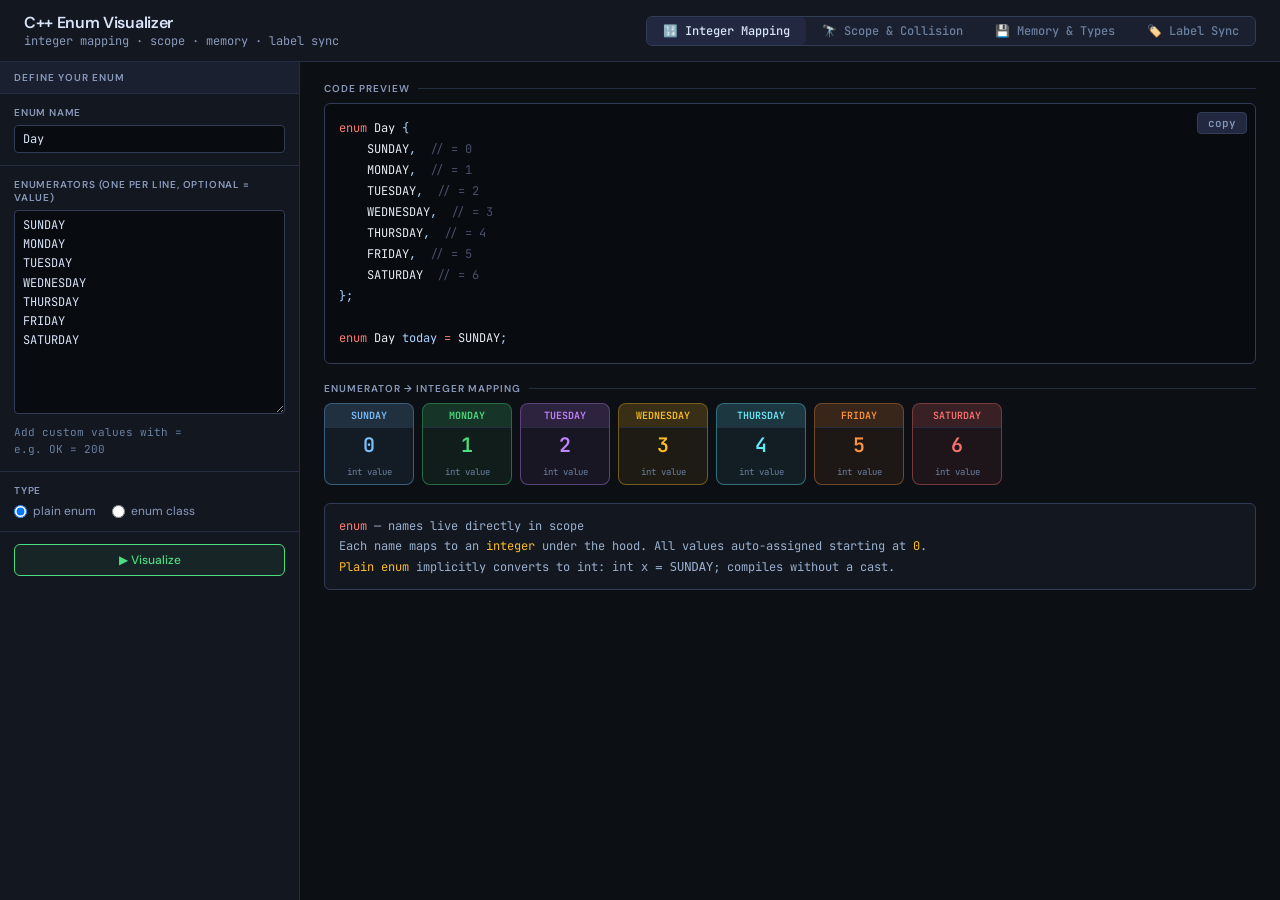
==== demos/cpp-enum-visualizer.html @ a09b478b "add enum visualizer" ====
<!DOCTYPE html>
<html lang="en">
<head>
<meta charset="UTF-8">
<meta name="viewport" content="width=device-width, initial-scale=1.0">
<title>C++ Enum Visualizer</title>
<link href="https://fonts.googleapis.com/css2?family=JetBrains+Mono:wght@400;500;600&family=DM+Sans:wght@300;400;500;600&display=swap" rel="stylesheet">
<style>
:root {
  --bg:#0c0f14; --s1:#131720; --s2:#1a2030; --s3:#212840;
  --border:#252d40; --border2:#303d55;
  --text:#d8e4f8; --muted:#8a9abb; --dim:#6a80a0;
  --blue:#79c0ff; --green:#4ade80; --amber:#fbbd23;
  --red:#f87171; --purple:#c084fc; --cyan:#67e8f9; --orange:#fb923c;
  --code:'JetBrains Mono',monospace; --ui:'DM Sans',sans-serif;
  --r:8px;
}
*,*::before,*::after{box-sizing:border-box;margin:0;padding:0}
body{background:var(--bg);color:var(--text);font-family:var(--ui);font-size:14px;min-height:100vh;display:flex;flex-direction:column}

header{padding:12px 24px;border-bottom:1px solid var(--border);background:var(--s1);display:flex;align-items:center;justify-content:space-between;flex-shrink:0;gap:12px;flex-wrap:wrap}
header h1{font-size:16px;font-weight:600;letter-spacing:-.02em}
header p{font-size:12px;color:var(--muted);font-family:var(--code)}

/* Tabs */
.tabs{display:flex;background:var(--s2);border:1px solid var(--border2);border-radius:6px;overflow:hidden}
.tab-btn{padding:6px 16px;font-size:12px;font-weight:500;font-family:var(--code);background:none;border:none;color:var(--dim);cursor:pointer;transition:all .15s;white-space:nowrap}
.tab-btn.active{background:var(--s3);color:var(--text)}

.tab-panel{display:none;flex:1;min-height:0}
.tab-panel.active{display:flex}

/* ── SHARED LEFT PANEL ── */
.left{width:300px;flex-shrink:0;background:var(--s1);border-right:1px solid var(--border);display:flex;flex-direction:column;overflow-y:auto}
.phead{padding:9px 14px;background:var(--s2);border-bottom:1px solid var(--border);font-size:10px;font-weight:600;text-transform:uppercase;letter-spacing:.1em;color:var(--muted)}

/* ── SHARED RIGHT PANEL ── */
.right{flex:1;padding:20px 24px;overflow:auto;display:flex;flex-direction:column;gap:18px}

/* Inputs */
input[type=text],input[type=number],select,textarea{font-family:var(--code);font-size:12px;background:#080b10;border:1px solid var(--border2);border-radius:4px;padding:5px 8px;color:var(--text);outline:none;width:100%}
input[type=text]:focus,input[type=number]:focus,select:focus,textarea:focus{border-color:var(--blue)}
textarea{resize:vertical;line-height:1.6}
select{cursor:pointer}
select option{background:#131720}

button{font-family:var(--ui);font-size:12px;font-weight:500;padding:5px 12px;border-radius:5px;cursor:pointer;border:1px solid var(--border2);background:var(--s3);color:var(--text);transition:all .12s}
button:hover{background:var(--border2)}
button:active{transform:scale(.97)}

.field-group{padding:12px 14px;border-bottom:1px solid var(--border)}
.field-label{font-size:10px;font-weight:600;text-transform:uppercase;letter-spacing:.08em;color:var(--muted);margin-bottom:6px}
.field-row{display:flex;gap:6px;align-items:center;margin-bottom:6px}
.field-row:last-child{margin-bottom:0}
.field-key{font-size:11px;color:var(--dim);font-family:var(--code);flex-shrink:0;min-width:40px}
.hint{font-size:11px;color:var(--dim);line-height:1.6;margin-top:6px;font-family:var(--code)}

.run-btn{width:calc(100% - 28px);margin:12px 14px;display:block;text-align:center;padding:7px;border-radius:6px}
.run-btn-green{border-color:var(--green);color:var(--green);background:rgba(74,222,128,.07)}
.run-btn-green:hover{background:rgba(74,222,128,.14)}
.run-btn-blue{border-color:var(--blue);color:var(--blue);background:rgba(121,192,255,.07)}
.run-btn-blue:hover{background:rgba(121,192,255,.14)}

/* Region label */
.region-label{font-size:10px;font-weight:600;text-transform:uppercase;letter-spacing:.1em;color:#8a9abb;margin-bottom:8px;display:flex;align-items:center;gap:8px}
.region-label::after{content:'';flex:1;height:1px;background:var(--border)}

/* ── ENUMERATOR CARDS ── */
.enum-cards{display:flex;flex-wrap:wrap;gap:8px;align-items:flex-start}
.enum-card{
  display:flex;flex-direction:column;align-items:center;
  border-radius:8px;border:1px solid var(--border2);
  background:var(--s1);min-width:90px;overflow:hidden;
  animation:popIn .25s cubic-bezier(.34,1.56,.64,1);
  transition:border-color .2s,background .2s;
}
@keyframes popIn{from{opacity:0;transform:scale(.8) translateY(6px)}to{opacity:1;transform:scale(1) translateY(0)}}
.enum-card.active-card{border-color:var(--blue);background:rgba(121,192,255,.07)}
.enum-card-top{width:100%;padding:5px 10px;text-align:center;font-size:10px;font-family:var(--code);font-weight:600;border-bottom:1px solid var(--border)}
.enum-card-name{padding:10px 8px;font-size:14px;font-weight:600;font-family:var(--code);color:var(--text);text-align:center}
.enum-card-val{padding:4px 10px 8px;font-size:20px;font-weight:600;font-family:var(--code);color:var(--amber)}
.enum-card-sub{font-size:9px;color:var(--dim);padding:0 6px 6px;text-align:center;font-family:var(--code)}

/* ── MEMORY STRIP ── */
.mem-strip{display:flex;gap:3px;flex-wrap:nowrap;align-items:center}
.mem-byte{width:32px;height:32px;border-radius:4px;border:1px solid var(--border2);background:var(--s2);display:flex;align-items:center;justify-content:center;font-size:10px;font-family:var(--code);color:#8a9abb;flex-shrink:0}
.mem-byte.used{background:#0d2035;border-color:var(--blue);color:var(--blue)}
.mem-byte.unused{background:var(--s1);border-color:var(--border);color:var(--dim)}
.mem-label{font-size:11px;color:var(--dim);font-family:var(--code);margin-left:10px}

/* ── SCOPE PANEL ── */
.scope-cols{display:grid;grid-template-columns:1fr 1fr;gap:14px}
.scope-col{background:var(--s1);border-radius:var(--r);border:1px solid var(--border2);overflow:hidden}
.scope-col-head{padding:8px 14px;background:var(--s2);border-bottom:1px solid var(--border);font-size:12px;font-family:var(--code);font-weight:600;display:flex;align-items:center;gap:8px}
.scope-body{padding:12px 14px;display:flex;flex-direction:column;gap:6px}
.scope-name{font-size:12px;font-family:var(--code);padding:5px 10px;border-radius:4px;border:1px solid var(--border)}
.scope-name.collides{border-color:var(--red);background:rgba(248,113,113,.1);color:var(--red)}
.scope-name.safe{border-color:var(--green);background:rgba(74,222,128,.08);color:var(--green)}
.scope-name.scoped{border-color:var(--border2);background:var(--s2);color:var(--muted)}
.scope-prefix{color:var(--cyan);font-weight:600}

.collision-banner{padding:10px 14px;border-radius:6px;font-size:12px;font-family:var(--code);line-height:1.6;display:flex;align-items:flex-start;gap:8px}
.collision-banner.bad{background:rgba(248,113,113,.08);border:1px solid rgba(248,113,113,.25);color:#f8a0a0}
.collision-banner.good{background:rgba(74,222,128,.07);border:1px solid rgba(74,222,128,.2);color:#80e8a0}

/* ── LABEL SYNC ── */
.sync-grid{display:grid;grid-template-columns:1fr 1fr;gap:12px}
.sync-col{}
.sync-col-head{font-size:11px;font-weight:600;font-family:var(--code);color:var(--muted);margin-bottom:6px;padding:4px 0;border-bottom:1px solid var(--border)}
.sync-rows{display:flex;flex-direction:column;gap:4px}
.sync-row{display:flex;align-items:center;gap:8px;padding:5px 10px;border-radius:5px;border:1px solid var(--border);background:var(--s1);font-size:12px;font-family:var(--code);animation:popIn .2s ease}
.sync-row.match{border-color:rgba(74,222,128,.3);background:rgba(74,222,128,.05)}
.sync-row.mismatch{border-color:rgba(248,113,113,.3);background:rgba(248,113,113,.05)}
.sync-row.extra{border-color:rgba(251,189,35,.3);background:rgba(251,189,35,.05)}
.sync-idx{color:var(--dim);font-size:10px;min-width:24px}
.sync-name{flex:1}
.sync-label-val{flex:1;color:var(--muted)}
.sync-icon{font-size:14px;flex-shrink:0}
.sync-summary{padding:10px 14px;border-radius:6px;font-size:12px;font-family:var(--code);line-height:1.6;margin-top:4px}
.sync-summary.ok{background:rgba(74,222,128,.07);border:1px solid rgba(74,222,128,.2);color:#80e8a0}
.sync-summary.warn{background:rgba(251,189,35,.07);border:1px solid rgba(251,189,35,.25);color:#fcd070}
.sync-summary.bad{background:rgba(248,113,113,.07);border:1px solid rgba(248,113,113,.25);color:#f8a0a0}

/* Code preview box */
.code-box{background:#080b10;border:1px solid var(--border2);border-radius:6px;padding:14px;font-family:var(--code);font-size:12px;line-height:1.75;color:#a8d4ff;position:relative;overflow-x:auto;white-space:pre}
.kw{color:#ff7b72}.tp{color:#79c0ff}.nm{color:#e6edf3}.cm{color:#484f6a}.val{color:#fbbd23}.str{color:#a5d6ff}.op{color:#ff7b72}
.copy-btn{position:absolute;top:8px;right:8px;font-size:11px;padding:3px 10px;border-radius:4px;border:1px solid var(--border2);background:var(--s3);color:var(--muted);cursor:pointer;font-family:var(--code);transition:all .12s}
.copy-btn:hover{background:var(--border2);color:var(--text)}
.copy-btn.copied{border-color:var(--green);color:var(--green);background:rgba(74,222,128,.08)}

/* Info card */
.info-card{background:var(--s1);border:1px solid var(--border2);border-radius:6px;padding:12px 14px;font-size:12px;font-family:var(--code);line-height:1.7;color:#9ab0cc}
.info-card strong{color:var(--text);font-weight:600}
.info-card .hl-blue{color:var(--blue)}
.info-card .hl-amber{color:var(--amber)}
.info-card .hl-green{color:var(--green)}
.info-card .hl-red{color:var(--red)}

/* Underlying type selector */
.type-pill{display:inline-flex;align-items:center;gap:4px;padding:3px 10px;border-radius:20px;border:1px solid var(--border2);font-size:11px;font-family:var(--code);color:var(--muted);cursor:pointer;transition:all .12s;background:var(--s2)}
.type-pill:hover{border-color:var(--muted);color:var(--text)}
.type-pill.active{border-color:var(--purple);color:var(--purple);background:rgba(192,132,252,.1)}
.type-pills{display:flex;gap:6px;flex-wrap:wrap;margin-top:6px}

.badge{display:inline-block;font-size:10px;font-weight:600;font-family:var(--code);padding:2px 7px;border-radius:3px}
.badge-new{background:rgba(74,222,128,.15);color:var(--green);border:1px solid rgba(74,222,128,.3)}
.badge-old{background:rgba(251,189,35,.12);color:var(--amber);border:1px solid rgba(251,189,35,.3)}
</style>
</head>
<body>

<header>
  <div>
    <h1>C++ Enum Visualizer</h1>
    <p>integer mapping · scope · memory · label sync</p>
  </div>
  <div class="tabs" id="main-tabs">
    <button class="tab-btn active" onclick="switchTab(0)">🔢 Integer Mapping</button>
    <button class="tab-btn" onclick="switchTab(1)">🔭 Scope &amp; Collision</button>
    <button class="tab-btn" onclick="switchTab(2)">💾 Memory &amp; Types</button>
    <button class="tab-btn" onclick="switchTab(3)">🏷️ Label Sync</button>
  </div>
</header>

<!-- ═══════════════════════════════════════════════════════════ -->
<!-- TAB 0: INTEGER MAPPING                                      -->
<!-- ═══════════════════════════════════════════════════════════ -->
<div class="tab-panel active" id="tab-0">
  <div class="left">
    <div class="phead">Define Your Enum</div>
    <div class="field-group">
      <div class="field-label">Enum Name</div>
      <input type="text" id="t0-name" value="Day" maxlength="24"/>
    </div>
    <div class="field-group">
      <div class="field-label">Enumerators (one per line, optional = value)</div>
      <textarea id="t0-members" rows="10">SUNDAY
MONDAY
TUESDAY
WEDNESDAY
THURSDAY
FRIDAY
SATURDAY</textarea>
      <div class="hint">Add custom values with =<br>e.g. OK = 200</div>
    </div>
    <div class="field-group">
      <div class="field-label">Type</div>
      <div class="field-row">
        <label style="font-size:12px;color:var(--muted);display:flex;align-items:center;gap:6px;cursor:pointer">
          <input type="radio" name="t0-type" value="enum" checked onchange="renderTab0()"> plain enum
        </label>
        <label style="font-size:12px;color:var(--muted);display:flex;align-items:center;gap:6px;cursor:pointer;margin-left:10px">
          <input type="radio" name="t0-type" value="class" onchange="renderTab0()"> enum class
        </label>
      </div>
    </div>
    <button class="run-btn run-btn-green" onclick="renderTab0()">▶ Visualize</button>
  </div>
  <div class="right" id="right-0">
    <div class="empty-msg" style="color:var(--dim);font-family:var(--code);font-size:13px">// hit Visualize to see the mapping</div>
  </div>
</div>

<!-- ═══════════════════════════════════════════════════════════ -->
<!-- TAB 1: SCOPE & COLLISION                                    -->
<!-- ═══════════════════════════════════════════════════════════ -->
<div class="tab-panel" id="tab-1">
  <div class="left">
    <div class="phead">Two Enums — Spot the Collision</div>
    <div class="field-group">
      <div class="field-label">Enum A name</div>
      <input type="text" id="t1-nameA" value="TrafficLight"/>
      <div class="field-label" style="margin-top:8px">Members (one per line)</div>
      <textarea id="t1-membersA" rows="4">RED
YELLOW
GREEN</textarea>
    </div>
    <div class="field-group">
      <div class="field-label">Enum B name</div>
      <input type="text" id="t1-nameB" value="Color"/>
      <div class="field-label" style="margin-top:8px">Members (one per line)</div>
      <textarea id="t1-membersB" rows="4">RED
GREEN
BLUE</textarea>
    </div>
    <button class="run-btn run-btn-green" onclick="renderTab1()">▶ Check Scope</button>
  </div>
  <div class="right" id="right-1">
    <div class="empty-msg" style="color:var(--dim);font-family:var(--code);font-size:13px">// hit Check Scope to see collisions</div>
  </div>
</div>

<!-- ═══════════════════════════════════════════════════════════ -->
<!-- TAB 2: MEMORY & UNDERLYING TYPE                            -->
<!-- ═══════════════════════════════════════════════════════════ -->
<div class="tab-panel" id="tab-2">
  <div class="left">
    <div class="phead">Underlying Type Explorer</div>
    <div class="field-group">
      <div class="field-label">Enum Name</div>
      <input type="text" id="t2-name" value="Direction"/>
    </div>
    <div class="field-group">
      <div class="field-label">Members</div>
      <textarea id="t2-members" rows="5">NORTH
SOUTH
EAST
WEST</textarea>
    </div>
    <div class="field-group">
      <div class="field-label">Underlying Type</div>
      <div class="type-pills" id="type-pills">
        <span class="type-pill" onclick="selectType('int')">int (4B)</span>
        <span class="type-pill active" onclick="selectType('uint8_t')">uint8_t (1B)</span>
        <span class="type-pill" onclick="selectType('uint16_t')">uint16_t (2B)</span>
        <span class="type-pill" onclick="selectType('int64_t')">int64_t (8B)</span>
      </div>
    </div>
    <button class="run-btn run-btn-blue" onclick="renderTab2()">▶ Show Memory</button>
  </div>
  <div class="right" id="right-2">
    <div class="empty-msg" style="color:var(--dim);font-family:var(--code);font-size:13px">// select a type and hit Show Memory</div>
  </div>
</div>

<!-- ═══════════════════════════════════════════════════════════ -->
<!-- TAB 3: LABEL SYNC                                          -->
<!-- ═══════════════════════════════════════════════════════════ -->
<div class="tab-panel" id="tab-3">
  <div class="left">
    <div class="phead">Label Sync Checker</div>
    <div class="field-group">
      <div class="field-label">Enum Name</div>
      <input type="text" id="t3-name" value="WeatherCondition"/>
    </div>
    <div class="field-group">
      <div class="field-label">Enum Members (one per line)</div>
      <textarea id="t3-members" rows="6">SUNNY
RAINY
CLOUDY
STORMY
END</textarea>
    </div>
    <div class="field-group">
      <div class="field-label">String Label Array (one per line)</div>
      <textarea id="t3-labels" rows="5">"Sunny"
"Rainy"
"Cloudy"
"Stormy"</textarea>
      <div class="hint">Omit END from labels — it's just a sentinel</div>
    </div>
    <button class="run-btn run-btn-green" onclick="renderTab3()">▶ Check Sync</button>
  </div>
  <div class="right" id="right-3">
    <div class="empty-msg" style="color:var(--dim);font-family:var(--code);font-size:13px">// hit Check Sync to validate alignment</div>
  </div>
</div>

<script>
'use strict';

// ── TAB SWITCHING ─────────────────────────────────────────────
function switchTab(n) {
  document.querySelectorAll('.tab-panel').forEach((p,i)=>p.classList.toggle('active',i===n));
  document.querySelectorAll('.tab-btn').forEach((b,i)=>b.classList.toggle('active',i===n));
}

// ── HELPERS ───────────────────────────────────────────────────
function esc(s){return String(s).replace(/&/g,'&amp;').replace(/</g,'&lt;').replace(/>/g,'&gt;');}
function parseMembers(raw) {
  return raw.split('\n').map(l=>l.trim()).filter(Boolean).map(l=>{
    const m = l.match(/^(\w+)\s*=\s*(-?\d+)$/);
    return m ? {name:m[1],custom:parseInt(m[2])} : {name:l.replace(/\W.*/,''),custom:null};
  });
}
function assignValues(members) {
  let next = 0;
  return members.map(m => {
    if(m.custom !== null) { next = m.custom + 1; return {...m, value:m.custom}; }
    return {...m, value:next++};
  });
}
function copyCode(id) {
  const el = document.getElementById(id);
  navigator.clipboard.writeText(el.textContent).then(()=>{
    const btn = el.parentElement.querySelector('.copy-btn');
    btn.textContent='✓ copied!'; btn.classList.add('copied');
    setTimeout(()=>{btn.textContent='copy';btn.classList.remove('copied');},2000);
  });
}

// ── ACCENT COLORS FOR ENUM CARDS ─────────────────────────────
const ACCENTS = [
  {border:'rgba(121,192,255,.4)',bg:'rgba(121,192,255,.07)',top:'rgba(121,192,255,.12)',val:'#79c0ff'},
  {border:'rgba(74,222,128,.4)',bg:'rgba(74,222,128,.07)',top:'rgba(74,222,128,.12)',val:'#4ade80'},
  {border:'rgba(192,132,252,.4)',bg:'rgba(192,132,252,.07)',top:'rgba(192,132,252,.12)',val:'#c084fc'},
  {border:'rgba(251,189,35,.4)',bg:'rgba(251,189,35,.07)',top:'rgba(251,189,35,.12)',val:'#fbbd23'},
  {border:'rgba(103,232,249,.4)',bg:'rgba(103,232,249,.07)',top:'rgba(103,232,249,.12)',val:'#67e8f9'},
  {border:'rgba(251,146,60,.4)',bg:'rgba(251,146,60,.07)',top:'rgba(251,146,60,.12)',val:'#fb923c'},
  {border:'rgba(248,113,113,.4)',bg:'rgba(248,113,113,.07)',top:'rgba(248,113,113,.12)',val:'#f87171'},
];
function accent(i){ return ACCENTS[i % ACCENTS.length]; }

// ─────────────────────────────────────────────────────────────
// TAB 0: INTEGER MAPPING
// ─────────────────────────────────────────────────────────────
function renderTab0() {
  const name = document.getElementById('t0-name').value.trim() || 'MyEnum';
  const isClass = document.querySelector('input[name="t0-type"]:checked').value === 'class';
  const raw = document.getElementById('t0-members').value;
  const members = assignValues(parseMembers(raw));
  const right = document.getElementById('right-0');

  // Build code string
  const kw = isClass ? 'enum class' : 'enum';
  const prefix = isClass ? name+'::' : '';
  let codeLines = [`<span class="kw">${kw}</span> <span class="nm">${esc(name)}</span> {`];
  members.forEach((m,i)=>{
    const comma = i < members.length-1 ? ',' : '';
    const valComment = m.custom !== null
      ? `  <span class="cm">// = ${m.value} (custom)</span>`
      : `  <span class="cm">// = ${m.value}</span>`;
    codeLines.push(`    <span class="nm">${esc(m.name)}</span>${m.custom!==null?` <span class="op">=</span> <span class="val">${m.value}</span>`:''}${comma}${valComment}`);
  });
  codeLines.push(`};`);
  codeLines.push('');
  codeLines.push(`<span class="kw">${kw === 'enum class' ? 'enum class' : 'enum'}</span> <span class="nm">${esc(name)}</span> today <span class="op">=</span> <span class="nm">${prefix}${esc(members[0]?.name||'VALUE')}</span>;`);

  // Build cards
  let cards = members.map((m,i)=>{
    const a = accent(i);
    return `<div class="enum-card" style="border-color:${a.border};background:${a.bg}">
      <div class="enum-card-top" style="background:${a.top};color:${a.val}">${esc(prefix)}${esc(m.name)}</div>
      <div class="enum-card-val" style="color:${a.val}">${m.value}</div>
      <div class="enum-card-sub">int value</div>
    </div>`;
  }).join('');

  // Active value info
  const first = members[0];
  const accessStyle = isClass
    ? `<span class="kw">enum class</span> — must use <span style="color:var(--cyan)">${esc(name)}::</span> prefix`
    : `<span class="kw">enum</span> — names live directly in scope`;

  right.innerHTML = `
    <div>
      <div class="region-label">Code Preview</div>
      <div class="code-box" id="t0-code">${codeLines.join('\n')}<button class="copy-btn" onclick="copyCode('t0-code')">copy</button></div>
    </div>

    <div>
      <div class="region-label">Enumerator → Integer Mapping</div>
      <div class="enum-cards">${cards}</div>
    </div>

    <div class="info-card">
      ${accessStyle}<br>
      Each name maps to an <span class="hl-amber">integer</span> under the hood.
      ${members.some(m=>m.custom!==null)
        ? `Custom values assigned — subsequent values continue incrementing from there.`
        : `All values auto-assigned starting at <span class="hl-amber">0</span>.`}
      ${isClass
        ? `<br><span class="hl-green">enum class</span> will NOT implicitly convert to int — use <code>static_cast&lt;int&gt;(${esc(name)}::${esc(members[0]?.name||'X')})</code> when you need the raw number.`
        : `<br><span class="hl-amber">Plain enum</span> implicitly converts to int: <code>int x = ${esc(members[0]?.name||'X')};</code> compiles without a cast.`}
    </div>`;
}

// ─────────────────────────────────────────────────────────────
// TAB 1: SCOPE & COLLISION
// ─────────────────────────────────────────────────────────────
function renderTab1() {
  const nameA = document.getElementById('t1-nameA').value.trim() || 'EnumA';
  const nameB = document.getElementById('t1-nameB').value.trim() || 'EnumB';
  const membersA = parseMembers(document.getElementById('t1-membersA').value).map(m=>m.name);
  const membersB = parseMembers(document.getElementById('t1-membersB').value).map(m=>m.name);
  const setA = new Set(membersA), setB = new Set(membersB);
  const collisions = membersA.filter(n=>setB.has(n));
  const right = document.getElementById('right-1');

  const hasCollision = collisions.length > 0;

  function scopeRows(names, isClass, enumName, otherSet) {
    return names.map(n=>{
      const collides = !isClass && otherSet.has(n);
      const cls = isClass ? 'scoped' : (collides ? 'collides' : 'safe');
      const prefix = isClass ? `<span class="scope-prefix">${esc(enumName)}::</span>` : '';
      return `<div class="scope-name ${cls}">${prefix}${esc(n)}</div>`;
    }).join('');
  }

  // Code preview for plain enum
  const plainCode = `<span class="kw">enum</span> <span class="nm">${esc(nameA)}</span> { ${membersA.map(n=>`<span class="nm">${esc(n)}</span>`).join(', ')} };
<span class="kw">enum</span> <span class="nm">${esc(nameB)}</span> { ${membersB.map(n=>`<span class="nm">${esc(n)}</span>`).join(', ')} };
${hasCollision ? `<span class="cm">// ❌ COMPILER ERROR: '${esc(collisions[0])}' redefined</span>` : `<span class="cm">// ✓ No collisions — but names still leak into global scope</span>`}`;

  const classCode = `<span class="kw">enum class</span> <span class="nm">${esc(nameA)}</span> { ${membersA.map(n=>`<span class="nm">${esc(n)}</span>`).join(', ')} };
<span class="kw">enum class</span> <span class="nm">${esc(nameB)}</span> { ${membersB.map(n=>`<span class="nm">${esc(n)}</span>`).join(', ')} };
<span class="cm">// ✓ No collision — names are scoped to their enum</span>
<span class="nm">${esc(nameA)}</span> a = <span class="nm">${esc(nameA)}::${esc(membersA[0]||'X')}</span>;
<span class="nm">${esc(nameB)}</span> b = <span class="nm">${esc(nameB)}::${esc(membersB[0]||'X')}</span>;`;

  right.innerHTML = `
    <div class="scope-cols">
      <div class="scope-col">
        <div class="scope-col-head">
          <span class="badge badge-old">plain enum</span>
          Names leak into global scope
        </div>
        <div class="scope-body">
          <div style="font-size:10px;text-transform:uppercase;letter-spacing:.08em;color:var(--dim);font-family:var(--code);margin-bottom:2px">${esc(nameA)}</div>
          ${scopeRows(membersA, false, nameA, setB)}
          <div style="height:8px"></div>
          <div style="font-size:10px;text-transform:uppercase;letter-spacing:.08em;color:var(--dim);font-family:var(--code);margin-bottom:2px">${esc(nameB)}</div>
          ${scopeRows(membersB, false, nameB, setA)}
        </div>
      </div>
      <div class="scope-col">
        <div class="scope-col-head">
          <span class="badge badge-new">enum class</span>
          Names stay inside their scope
        </div>
        <div class="scope-body">
          <div style="font-size:10px;text-transform:uppercase;letter-spacing:.08em;color:var(--dim);font-family:var(--code);margin-bottom:2px">${esc(nameA)}</div>
          ${scopeRows(membersA, true, nameA, setB)}
          <div style="height:8px"></div>
          <div style="font-size:10px;text-transform:uppercase;letter-spacing:.08em;color:var(--dim);font-family:var(--code);margin-bottom:2px">${esc(nameB)}</div>
          ${scopeRows(membersB, true, nameB, setA)}
        </div>
      </div>
    </div>

    <div class="collision-banner ${hasCollision ? 'bad' : 'good'}">
      <span style="font-size:18px">${hasCollision ? '💥' : '✓'}</span>
      <span>${hasCollision
        ? `Plain <code>enum</code> collision detected: <strong>${collisions.map(esc).join(', ')}</strong> defined in both <strong>${esc(nameA)}</strong> and <strong>${esc(nameB)}</strong>. This is a compiler error. <code>enum class</code> solves it instantly.`
        : `No collisions this time — but plain <code>enum</code> names still live in global scope and could clash with future code. Prefer <code>enum class</code>.`
      }</span>
    </div>

    <div>
      <div class="region-label">plain enum — what the compiler sees</div>
      <div class="code-box" id="t1-plain">${plainCode}<button class="copy-btn" onclick="copyCode('t1-plain')">copy</button></div>
    </div>

    <div>
      <div class="region-label">enum class — the fix</div>
      <div class="code-box" id="t1-class">${classCode}<button class="copy-btn" onclick="copyCode('t1-class')">copy</button></div>
    </div>`;
}

// ─────────────────────────────────────────────────────────────
// TAB 2: MEMORY & UNDERLYING TYPE
// ─────────────────────────────────────────────────────────────
let selectedType = 'uint8_t';
const TYPE_INFO = {
  'int':      {bytes:4, signed:true,  range:'−2,147,483,648 to 2,147,483,647', note:'default if no type specified'},
  'uint8_t':  {bytes:1, signed:false, range:'0 to 255',       note:'great for flags or small enums'},
  'uint16_t': {bytes:2, signed:false, range:'0 to 65,535',    note:'good for medium-range enums'},
  'int64_t':  {bytes:8, signed:true,  range:'±9.2 × 10¹⁸',   note:'use for large or serialized values'},
};

function selectType(t) {
  selectedType = t;
  document.querySelectorAll('.type-pill').forEach(p=>p.classList.toggle('active',p.textContent.startsWith(t)));
  renderTab2();
}

function renderTab2() {
  const name = document.getElementById('t2-name').value.trim() || 'Direction';
  const members = assignValues(parseMembers(document.getElementById('t2-members').value));
  const ti = TYPE_INFO[selectedType] || TYPE_INFO['int'];
  const right = document.getElementById('right-2');

  // Memory strip: 8 bytes total, show used vs unused
  const used = ti.bytes;
  const total = 8;
  const maxVal = members[members.length-1]?.value ?? 0;
  const maxSafe = selectedType==='uint8_t'?255 : selectedType==='uint16_t'?65535 : selectedType==='int'?2147483647 : Number.MAX_SAFE_INTEGER;
  const overflows = maxVal > maxSafe;
  const overflowWarning = maxVal > maxSafe
    ? '<span style="color:var(--red)">⚠ largest value may overflow!</span>'
    : '<span style="color:var(--green)">✓ fits in type</span>';
  let memHtml = '<div class="mem-strip">';
  for(let i=0;i<total;i++) {
    if(i<used) memHtml += `<div class="mem-byte used">B${i}</div>`;
    else memHtml += `<div class="mem-byte unused">—</div>`;
  }
  memHtml += `<span class="mem-label">${used} byte${used>1?'s':''} per variable &nbsp;·&nbsp; ${overflowWarning}</span></div>`;

  // Check overflow

  // Code
  const codeStr = `<span class="kw">enum class</span> <span class="nm">${esc(name)}</span> : <span class="tp">${selectedType}</span> {
${members.map((m,i)=>`    <span class="nm">${esc(m.name)}</span>${m.custom!==null?` <span class="op">=</span> <span class="val">${m.value}</span>`:''}`+(i<members.length-1?',':'')+`  <span class="cm">// ${m.value} → stored as ${selectedType}</span>`).join('\n')}
};

<span class="cm">// sizeof(${esc(name)}) = ${used} byte${used>1?'s':''}</span>
<span class="cm">// sizeof(int) = 4 bytes — saves ${4-used >= 0 ? 4-used : 'no'} byte${Math.abs(4-used)!==1?'s':''} vs default</span>`;

  // Per-member memory table
  let memTable = members.map((m,i)=>{
    const a = accent(i);
    const overflow = m.value > maxSafe;
    return `<div style="display:flex;align-items:center;gap:10px;padding:6px 12px;border-radius:5px;border:1px solid ${overflow?'rgba(248,113,113,.3)':a.border};background:${overflow?'rgba(248,113,113,.05)':a.bg};margin-bottom:4px;font-family:var(--code);font-size:12px">
      <span style="color:${a.val};font-weight:600;min-width:120px">${esc(name)}::${esc(m.name)}</span>
      <span style="color:var(--amber);font-weight:600;min-width:50px">${m.value}</span>
      <span style="color:var(--dim)">→ stored as <span style="color:#9ab0cc">${selectedType}</span> (${used}B)</span>
      ${overflow ? `<span style="color:var(--red);font-size:11px">⚠ OVERFLOW</span>` : ''}
    </div>`;
  }).join('');

  right.innerHTML = `
    <div>
      <div class="region-label">Memory per Variable — ${used} of 8 bytes used</div>
      ${memHtml}
      <div style="font-size:11px;color:var(--dim);font-family:var(--code);margin-top:6px">
        Type: <span style="color:var(--purple)">${selectedType}</span> &nbsp;·&nbsp;
        ${ti.signed?'signed':'unsigned'} &nbsp;·&nbsp;
        Range: ${ti.range} &nbsp;·&nbsp;
        ${ti.note}
      </div>
    </div>

    <div>
      <div class="region-label">Value Storage — each enumerator in memory</div>
      ${memTable}
      ${overflows ? `<div class="info-card" style="border-color:rgba(248,113,113,.3);background:rgba(248,113,113,.05)"><span style="color:var(--red)">⚠ Overflow risk!</span> The largest value (${maxVal}) exceeds the max of <span style="color:var(--purple)">${selectedType}</span> (${maxSafe}). Use a wider type.</div>` : ''}
    </div>

    <div>
      <div class="region-label">Code Preview</div>
      <div class="code-box" id="t2-code">${codeStr}<button class="copy-btn" onclick="copyCode('t2-code')">copy</button></div>
    </div>

    <div class="info-card">
      The default underlying type is <span class="hl-blue">int</span> (4 bytes) when no type is specified.
      Specifying <span class="hl-amber">: ${selectedType}</span> forces the compiler to store each variable in exactly ${used} byte${used>1?'s':''}.
      ${used < 4 ? `That saves <span class="hl-green">${4-used} byte${4-used>1?'s':''}</span> per variable — significant if you store many.` : used > 4 ? `That uses <span style="color:var(--amber)">${used-4} extra byte${used-4>1?'s':''}</span> per variable — justified when values exceed int range.` : `Same size as the default.`}
      Always make sure your largest enumerator value fits within the type's range.
    </div>`;
}

// ─────────────────────────────────────────────────────────────
// TAB 3: LABEL SYNC
// ─────────────────────────────────────────────────────────────
function renderTab3() {
  const name = document.getElementById('t3-name').value.trim() || 'MyEnum';
  const members = parseMembers(document.getElementById('t3-members').value).map(m=>m.name);
  const rawLabels = document.getElementById('t3-labels').value.split('\n').map(l=>l.trim().replace(/^["']|["']$/g,'')).filter(Boolean);

  // Find END sentinel
  const endIdx = members.findIndex(m=>m==='END'||m==='COUNT'||m==='_MAX');
  const dataMembers = endIdx >= 0 ? members.slice(0, endIdx) : members;
  const sentinel = endIdx >= 0 ? members[endIdx] : null;

  const right = document.getElementById('right-3');

  // Build sync rows
  const maxLen = Math.max(dataMembers.length, rawLabels.length);
  let rows = '';
  let mismatches = 0, extras = 0;

  for(let i=0; i<maxLen; i++) {
    const memName = dataMembers[i];
    const labelVal = rawLabels[i];
    let cls='', icon='', statusText='';

    if(memName && labelVal) {
      cls='match'; icon='✓';
    } else if(memName && !labelVal) {
      cls='mismatch'; icon='✗'; mismatches++;
    } else {
      cls='extra'; icon='⚠'; extras++;
    }

    rows += `<div class="sync-row ${cls}">
      <span class="sync-idx">[${i}]</span>
      <span class="sync-name" style="color:${cls==='match'?'var(--text)':cls==='mismatch'?'var(--red)':'var(--amber)'}">
        ${memName ? esc(memName) : '<span style="color:var(--dim)">(missing)</span>'}
      </span>
      <span class="sync-label-val" style="color:${cls==='match'?'var(--muted)':cls==='extra'?'var(--amber)':'var(--red)'}">
        ${labelVal ? `"${esc(labelVal)}"` : '<span style="color:var(--dim)">(no label)</span>'}
      </span>
      <span class="sync-icon" style="color:${cls==='match'?'var(--green)':cls==='extra'?'var(--amber)':'var(--red)'}">${icon}</span>
    </div>`;
  }

  // Summary
  let summaryClass='ok', summaryMsg='';
  if(mismatches===0 && extras===0) {
    summaryMsg = `✓ Perfectly in sync! All ${dataMembers.length} enumerators have a matching label. Safe to iterate.`;
  } else if(extras > 0 && mismatches === 0) {
    summaryClass='warn';
    summaryMsg = `⚠ ${extras} extra label${extras>1?'s':''} without a matching enumerator. They'll be unreachable and waste memory.`;
  } else {
    summaryClass='bad';
    summaryMsg = `✗ ${mismatches} enumerator${mismatches>1?'s':''} have no label. Accessing them via the array will return garbage or crash at runtime.`;
  }

  // Code preview
  const labelArr = rawLabels.map(l=>`<span class="str">"${esc(l)}"</span>`).join(', ');
  const loopCode = `<span class="kw">enum</span> <span class="nm">${esc(name)}</span> { ${[...dataMembers.map(n=>`<span class="nm">${esc(n)}</span>`), ...(sentinel?[`<span class="nm">${esc(sentinel)}</span>`]:[])].join(', ')} };

vector&lt;<span class="tp">string</span>&gt; ${esc(name)}Names = { ${labelArr} };

<span class="kw">for</span> (<span class="tp">int</span> i = <span class="nm">${esc(dataMembers[0]||'FIRST')}</span>; i &lt; ${sentinel?`<span class="nm">${esc(sentinel)}</span>`:`<span class="val">${dataMembers.length}</span>`}; i++) {
    cout &lt;&lt; ${esc(name)}Names[i] &lt;&lt; endl;
}`;

  right.innerHTML = `
    <div>
      <div class="region-label">Sync Check — Enum vs Label Array</div>
      <div style="display:grid;grid-template-columns:1fr 1fr;gap:8px;margin-bottom:4px">
        <div style="font-size:11px;font-weight:600;font-family:var(--code);color:var(--muted);padding:4px 10px;border-bottom:1px solid var(--border)">Enum member</div>
        <div style="font-size:11px;font-weight:600;font-family:var(--code);color:var(--muted);padding:4px 10px;border-bottom:1px solid var(--border)">String label</div>
      </div>
      <div class="sync-rows">${rows}</div>
      ${sentinel ? `<div style="font-size:11px;color:var(--dim);font-family:var(--code);margin-top:8px;padding:6px 10px;border-radius:4px;background:var(--s2)"><span style="color:var(--muted)">${esc(sentinel)}</span> is a sentinel — excluded from label array. It marks the loop boundary.</div>` : ''}
    </div>

    <div class="sync-summary ${summaryClass}">${summaryMsg}</div>

    <div>
      <div class="region-label">Generated Iteration Code</div>
      <div class="code-box" id="t3-code">${loopCode}<button class="copy-btn" onclick="copyCode('t3-code')">copy</button></div>
    </div>

    <div class="info-card">
      <strong>Why does sync matter?</strong> The label array and the enum have no compile-time relationship.
      Adding a member to the enum without adding a label will <span class="hl-red">compile cleanly</span> but produce
      <span class="hl-red">garbage output or a crash at runtime</span> when you access the out-of-bounds index.
      The <span class="hl-amber">END / COUNT</span> sentinel pattern at least gives you a number to check against —
      but you still have to keep the label array manually in sync.
    </div>`;
}

// ── INIT ─────────────────────────────────────────────────────
renderTab0();
renderTab1();
renderTab2();
renderTab3();
</script>
</body>
</html>
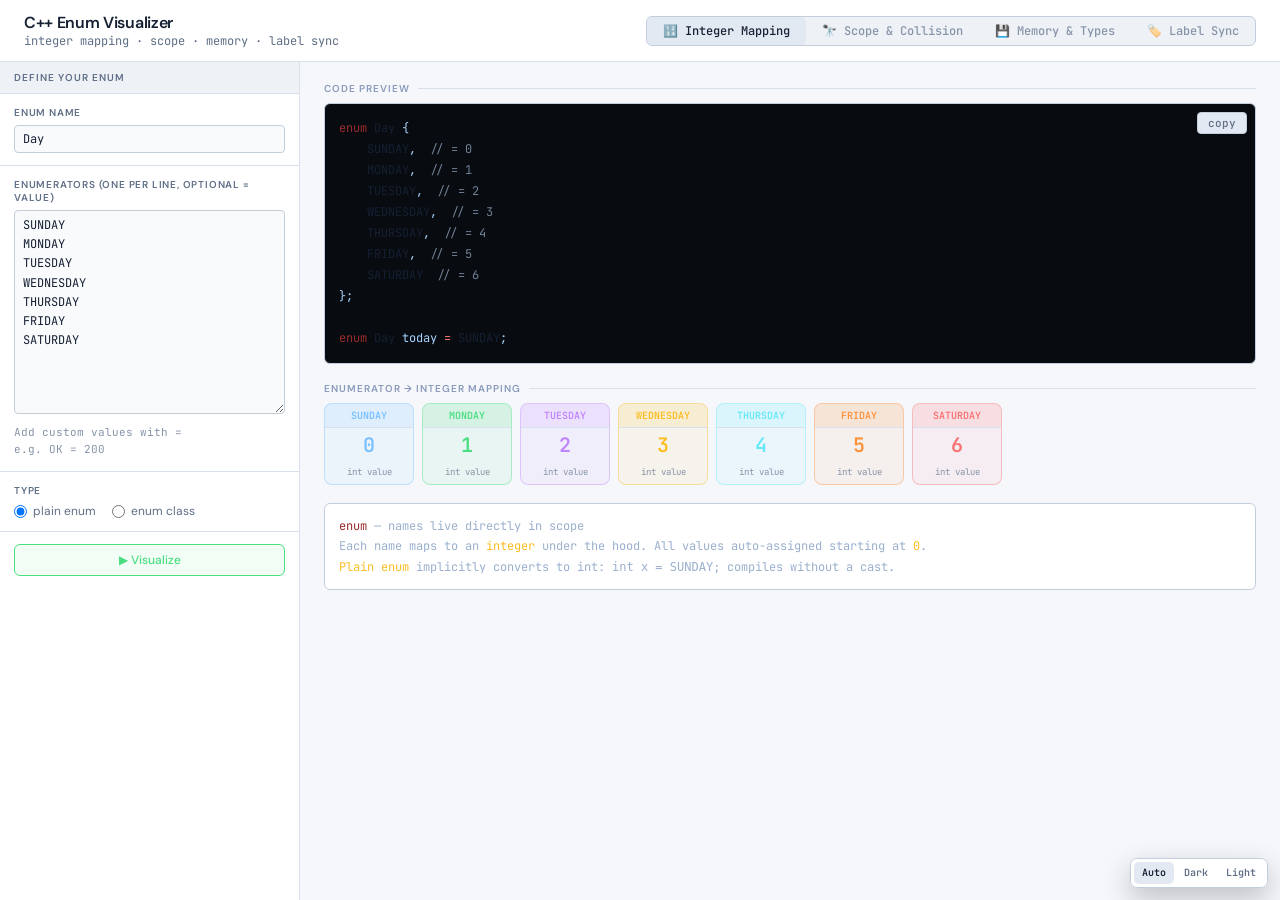
==== commit 23215c84: "added dark/light mode, friends, and operator overloading." ====
--- a/demos/cpp-enum-visualizer.html
+++ b/demos/cpp-enum-visualizer.html
@@ -4,6 +4,7 @@
 <meta charset="UTF-8">
 <meta name="viewport" content="width=device-width, initial-scale=1.0">
 <title>C++ Enum Visualizer</title>
+<script src="../assets/theme.js"></script>
 <link href="https://fonts.googleapis.com/css2?family=JetBrains+Mono:wght@400;500;600&family=DM+Sans:wght@300;400;500;600&display=swap" rel="stylesheet">
 <style>
 :root {
@@ -146,6 +147,7 @@
 .badge-new{background:rgba(74,222,128,.15);color:var(--green);border:1px solid rgba(74,222,128,.3)}
 .badge-old{background:rgba(251,189,35,.12);color:var(--amber);border:1px solid rgba(251,189,35,.3)}
 </style>
+<link rel="stylesheet" href="../assets/theme.css">
 </head>
 <body>
 
--- a/assets/theme.css
+++ b/assets/theme.css
@@ -0,0 +1,120 @@
+:root[data-theme="light"] {
+  color-scheme: light;
+  --bg:#f5f7fb;
+  --s1:#ffffff;
+  --s2:#eef2f7;
+  --s3:#e3e9f2;
+  --surface:#ffffff;
+  --surface2:#eef2f7;
+  --border:#d8e0ec;
+  --border2:#c3cedd;
+  --text:#162033;
+  --muted:#5f6f86;
+  --dim:#8794a8;
+  --filled:#dceeff;
+  --filled-bd:#2f7dbd;
+  --filled-text:#13598d;
+  --cap:#edf7e8;
+  --cap-bd:#a4c992;
+  --cap-text:#4f7e3d;
+  --free:#f9fbfe;
+  --free-bd:#d8e0ec;
+  --cell-default-bg:#f8fbff;
+  --cell-default-bd:#cfdae8;
+  --int-bg:#e3f1ff;
+  --float-bg:#e5f8eb;
+  --char-bg:#fff0dc;
+  --bool-bg:#ffe8f3;
+  --ptr-bg:#f0e6ff;
+  --long-bg:#e3f1ff;
+}
+
+:root[data-theme="light"] body {
+  background:var(--bg);
+  color:var(--text);
+}
+
+:root[data-theme="light"] textarea,
+:root[data-theme="light"] input[type="text"],
+:root[data-theme="light"] input[type="number"],
+:root[data-theme="light"] select,
+:root[data-theme="light"] .bb-input,
+:root[data-theme="light"] .code-block,
+:root[data-theme="light"] .code-preview,
+:root[data-theme="light"] .code-out {
+  background:#f8fafc;
+  color:var(--text);
+}
+
+:root[data-theme="light"] select option {
+  background:#ffffff;
+  color:var(--text);
+}
+
+:root[data-theme="light"] .modal-overlay {
+  background:rgba(15,23,42,.35);
+}
+
+:root[data-theme="light"] .hero::before {
+  background:
+    radial-gradient(ellipse 60% 40% at 30% 60%,rgba(47,125,189,.08) 0%,transparent 70%),
+    radial-gradient(ellipse 50% 50% at 70% 40%,rgba(126,87,194,.07) 0%,transparent 70%);
+}
+
+:root[data-theme="light"] .kw { color:#9b2c2c; }
+:root[data-theme="light"] .tp,
+:root[data-theme="light"] .num { color:#0f5f99; }
+:root[data-theme="light"] .fn { color:#6f42c1; }
+:root[data-theme="light"] .nm { color:#162033; }
+:root[data-theme="light"] .cm,
+:root[data-theme="light"] .cmmt { color:#708096; }
+
+.theme-toggle {
+  position:fixed;
+  right:12px;
+  bottom:12px;
+  z-index:2000;
+  display:flex;
+  gap:2px;
+  padding:3px;
+  border:1px solid var(--border2);
+  border-radius:7px;
+  background:color-mix(in srgb, var(--s1) 92%, transparent);
+  box-shadow:0 10px 28px rgba(0,0,0,.24);
+  backdrop-filter:blur(10px);
+}
+
+.theme-toggle button {
+  border:0;
+  border-radius:5px;
+  background:transparent;
+  color:var(--muted);
+  cursor:pointer;
+  font-family:var(--code, var(--font-code, monospace));
+  font-size:10px;
+  font-weight:600;
+  line-height:1;
+  padding:6px 8px;
+  transition:background .15s,color .15s;
+}
+
+.theme-toggle button:hover {
+  background:var(--s2);
+  color:var(--text);
+}
+
+.theme-toggle button.active {
+  background:var(--s3);
+  color:var(--text);
+}
+
+@media (max-width: 640px) {
+  .theme-toggle {
+    right:8px;
+    bottom:8px;
+  }
+
+  .theme-toggle button {
+    padding:6px;
+  }
+}
